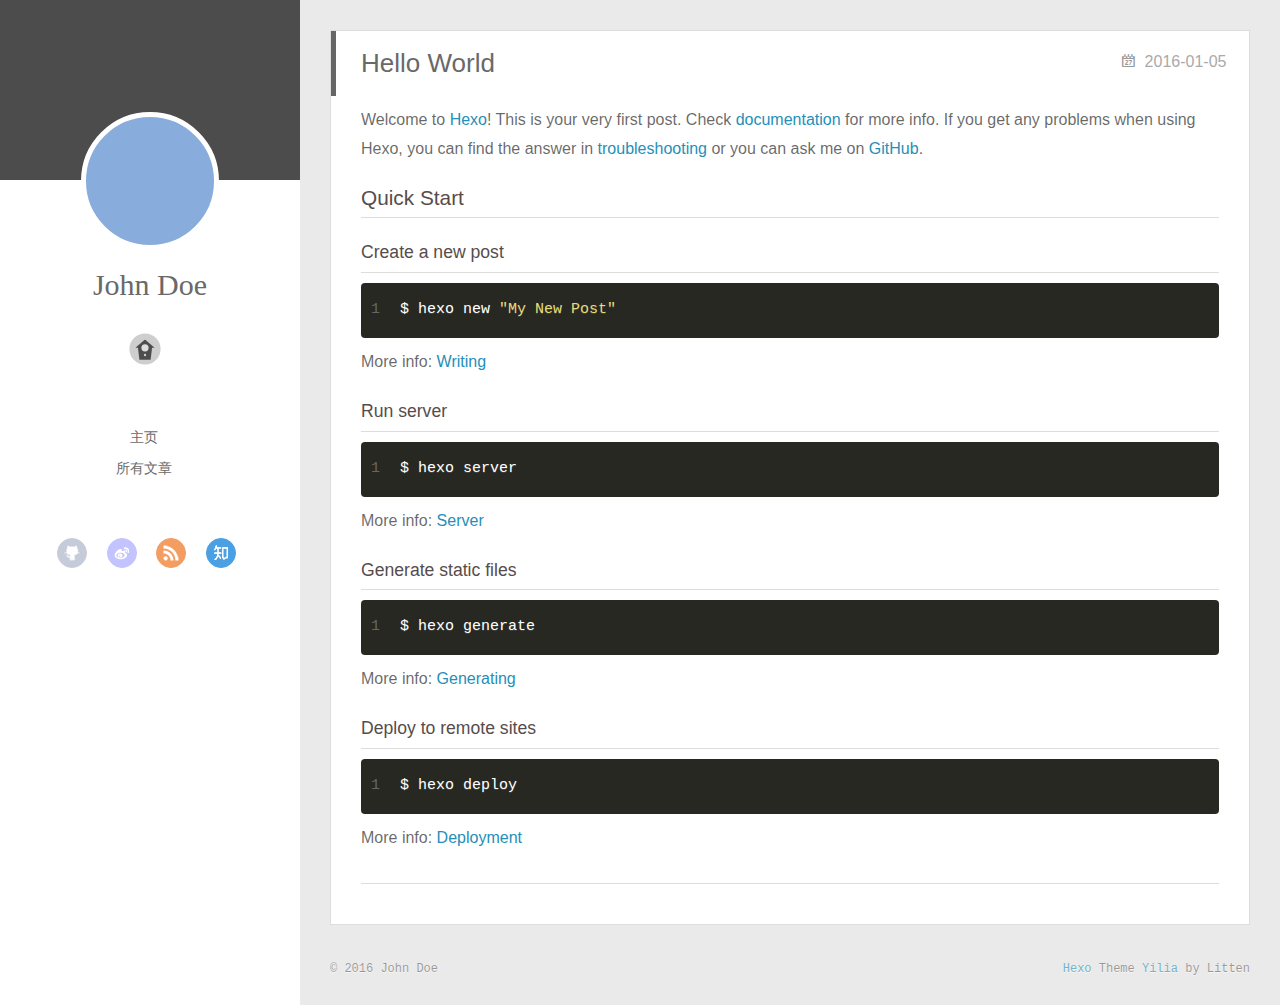
==== index.html @ 8849b309 "Site updated: 2016-01-05 23:51:46" ====
<!DOCTYPE html>
<html>
<head>
  <meta charset="utf-8">
  
  <meta http-equiv="X-UA-Compatible" content="IE=edge" >
  <title>Hexo</title>
  <meta name="viewport" content="width=device-width, initial-scale=1, maximum-scale=1">
  <meta name="description">
<meta property="og:type" content="website">
<meta property="og:title" content="Hexo">
<meta property="og:url" content="http://yoursite.com/index.html">
<meta property="og:site_name" content="Hexo">
<meta property="og:description">
<meta name="twitter:card" content="summary">
<meta name="twitter:title" content="Hexo">
<meta name="twitter:description">
  
    <link rel="alternative" href="/atom.xml" title="Hexo" type="application/atom+xml">
  
  
    <link rel="icon" href="/favicon.png">
  
  <link rel="stylesheet" href="/css/style.css" type="text/css">
</head>

<body>
  <div id="container">
    <div class="left-col">
    <div class="overlay"></div>
<div class="intrude-less">
	<header id="header" class="inner">
		<a href="/" class="profilepic">
			
			<img lazy-src="img/head.jpg" class="js-avatar">
			
		</a>

		<hgroup>
		  <h1 class="header-author"><a href="/">John Doe</a></h1>
		</hgroup>

		

		
			<div class="switch-btn">
				<div class="icon">
					<div class="icon-ctn">
						<div class="icon-wrap icon-house" data-idx="0">
							<div class="birdhouse"></div>
							<div class="birdhouse_holes"></div>
						</div>
						<div class="icon-wrap icon-ribbon hide" data-idx="1">
							<div class="ribbon"></div>
						</div>
						
						<div class="icon-wrap icon-link hide" data-idx="2">
							<div class="loopback_l"></div>
							<div class="loopback_r"></div>
						</div>
						
						
						<div class="icon-wrap icon-me hide" data-idx="3">
							<div class="user"></div>
							<div class="shoulder"></div>
						</div>
						
					</div>
					
				</div>
				<div class="tips-box hide">
					<div class="tips-arrow"></div>
					<ul class="tips-inner">
						<li>菜单</li>
						<li>標籤</li>
						
						<li>友情链接</li>
						
						
						<li>關於</li>
						
					</ul>
				</div>
			</div>
		

		<div class="switch-area">
			<div class="switch-wrap">
				<section class="switch-part switch-part1">
					<nav class="header-menu">
						<ul>
						
							<li><a href="/">主页</a></li>
				        
							<li><a href="/archives">所有文章</a></li>
				        
						</ul>
					</nav>
					<nav class="header-nav">
						<div class="social">
							
								<a class="github" target="_blank" href="https://github.com/TigerPapaDev" title="github">github</a>
					        
								<a class="weibo" target="_blank" href="http://weibo.com/monodev" title="weibo">weibo</a>
					        
								<a class="rss" target="_blank" href="/#" title="rss">rss</a>
					        
								<a class="zhihu" target="_blank" href="https://www.zhihu.com/people/rock-kid" title="zhihu">zhihu</a>
					        
						</div>
					</nav>
				</section>
				
				
				<section class="switch-part switch-part2">
					<div class="widget tagcloud" id="js-tagcloud">
						
					</div>
				</section>
				
				
				
				<section class="switch-part switch-part3">
					<div id="js-friends">
					
			          <a target="_blank" class="main-nav-link switch-friends-link" href="http://localhost:4000/">奥巴马的博客</a>
			        
			          <a target="_blank" class="main-nav-link switch-friends-link" href="http://localhost:4000/">卡卡的美丽传说</a>
			        
			          <a target="_blank" class="main-nav-link switch-friends-link" href="http://localhost:4000/">本泽马的博客</a>
			        
			          <a target="_blank" class="main-nav-link switch-friends-link" href="http://localhost:4000/">吉格斯的博客</a>
			        
			          <a target="_blank" class="main-nav-link switch-friends-link" href="http://localhost:4000/">习大大大不同</a>
			        
			          <a target="_blank" class="main-nav-link switch-friends-link" href="http://localhost:4000/">托蒂的博客</a>
			        
			        </div>
				</section>
				

				
				
				<section class="switch-part switch-part4">
				
					<div id="js-aboutme">我是谁，我从哪里来，我到哪里去？我就是我，是颜色不一样的吃货…</div>
				</section>
				
			</div>
		</div>
	</header>				
</div>

    </div>
    <div class="mid-col">
      <nav id="mobile-nav">
  	<div class="overlay">
  		<div class="slider-trigger"></div>
  		<h1 class="header-author js-mobile-header hide">John Doe</h1>
  	</div>
	<div class="intrude-less">
		<header id="header" class="inner">
			<div class="profilepic">
			
				<img lazy-src="img/head.jpg" class="js-avatar">
			
			</div>
			<hgroup>
			  <h1 class="header-author">John Doe</h1>
			</hgroup>
			
			<nav class="header-menu">
				<ul>
				
					<li><a href="/">主页</a></li>
		        
					<li><a href="/archives">所有文章</a></li>
		        
		        <div class="clearfix"></div>
				</ul>
			</nav>
			<nav class="header-nav">
				<div class="social">
					
						<a class="github" target="_blank" href="https://github.com/TigerPapaDev" title="github">github</a>
			        
						<a class="weibo" target="_blank" href="http://weibo.com/monodev" title="weibo">weibo</a>
			        
						<a class="rss" target="_blank" href="/#" title="rss">rss</a>
			        
						<a class="zhihu" target="_blank" href="https://www.zhihu.com/people/rock-kid" title="zhihu">zhihu</a>
			        
				</div>
			</nav>
		</header>				
	</div>
</nav>

      <div class="body-wrap">
  
    <article id="post-hello-world" class="article article-type-post" itemscope itemprop="blogPost">
  
    <div class="article-meta">
      <a href="/2016/01/05/hello-world/" class="article-date">
  	<time datetime="2016-01-05T12:12:13.383Z" itemprop="datePublished">2016-01-05</time>
</a>
    </div>
  
  <div class="article-inner">
    
      <input type="hidden" class="isFancy" />
    
    
      <header class="article-header">
        
  
    <h1 itemprop="name">
      <a class="article-title" href="/2016/01/05/hello-world/">Hello World</a>
    </h1>
  

      </header>
      
    
    <div class="article-entry" itemprop="articleBody">
      
        <p>Welcome to <a href="http://hexo.io/" target="_blank" rel="external">Hexo</a>! This is your very first post. Check <a href="http://hexo.io/docs/" target="_blank" rel="external">documentation</a> for more info. If you get any problems when using Hexo, you can find the answer in <a href="http://hexo.io/docs/troubleshooting.html" target="_blank" rel="external">troubleshooting</a> or you can ask me on <a href="https://github.com/hexojs/hexo/issues" target="_blank" rel="external">GitHub</a>.</p>
<h2 id="Quick_Start"><a href="#Quick_Start" class="headerlink" title="Quick Start"></a>Quick Start</h2><h3 id="Create_a_new_post"><a href="#Create_a_new_post" class="headerlink" title="Create a new post"></a>Create a new post</h3><figure class="highlight bash"><table><tr><td class="gutter"><pre><span class="line">1</span><br></pre></td><td class="code"><pre><span class="line">$ hexo new <span class="string">"My New Post"</span></span><br></pre></td></tr></table></figure>
<p>More info: <a href="http://hexo.io/docs/writing.html" target="_blank" rel="external">Writing</a></p>
<h3 id="Run_server"><a href="#Run_server" class="headerlink" title="Run server"></a>Run server</h3><figure class="highlight bash"><table><tr><td class="gutter"><pre><span class="line">1</span><br></pre></td><td class="code"><pre><span class="line">$ hexo server</span><br></pre></td></tr></table></figure>
<p>More info: <a href="http://hexo.io/docs/server.html" target="_blank" rel="external">Server</a></p>
<h3 id="Generate_static_files"><a href="#Generate_static_files" class="headerlink" title="Generate static files"></a>Generate static files</h3><figure class="highlight bash"><table><tr><td class="gutter"><pre><span class="line">1</span><br></pre></td><td class="code"><pre><span class="line">$ hexo generate</span><br></pre></td></tr></table></figure>
<p>More info: <a href="http://hexo.io/docs/generating.html" target="_blank" rel="external">Generating</a></p>
<h3 id="Deploy_to_remote_sites"><a href="#Deploy_to_remote_sites" class="headerlink" title="Deploy to remote sites"></a>Deploy to remote sites</h3><figure class="highlight bash"><table><tr><td class="gutter"><pre><span class="line">1</span><br></pre></td><td class="code"><pre><span class="line">$ hexo deploy</span><br></pre></td></tr></table></figure>
<p>More info: <a href="http://hexo.io/docs/deployment.html" target="_blank" rel="external">Deployment</a></p>

      
    </div>
    
    <div class="article-info article-info-index">
      
      
      

      
      <div class="clearfix"></div>
    </div>
    
  </div>
  
</article>









  
  
</div>
      <footer id="footer">
  <div class="outer">
    <div id="footer-info">
    	<div class="footer-left">
    		&copy; 2016 John Doe
    	</div>
      	<div class="footer-right">
      		<a href="http://hexo.io/" target="_blank">Hexo</a>  Theme <a href="https://github.com/litten/hexo-theme-yilia" target="_blank">Yilia</a> by Litten
      	</div>
    </div>
  </div>
</footer>
    </div>
    
  <link rel="stylesheet" href="/fancybox/jquery.fancybox.css" type="text/css">


<script>
	var yiliaConfig = {
		fancybox: true,
		mathjax: true,
		animate: true,
		isHome: true,
		isPost: false,
		isArchive: false,
		isTag: false,
		isCategory: false,
		open_in_new: false
	}
</script>
<script src="http://7.url.cn/edu/jslib/comb/require-2.1.6,jquery-1.9.1.min.js" type="text/javascript"></script>
<script src="/js/main.js" type="text/javascript"></script>






<script type="text/x-mathjax-config">
MathJax.Hub.Config({
    tex2jax: {
        inlineMath: [ ['$','$'], ["\\(","\\)"]  ],
        processEscapes: true,
        skipTags: ['script', 'noscript', 'style', 'textarea', 'pre', 'code']
    }
});

MathJax.Hub.Queue(function() {
    var all = MathJax.Hub.getAllJax(), i;
    for(i=0; i < all.length; i += 1) {
        all[i].SourceElement().parentNode.className += ' has-jax';                 
    }       
});
</script>

<script type="text/javascript" src="http://cdn.mathjax.org/mathjax/latest/MathJax.js?config=TeX-AMS-MML_HTMLorMML">
</script>


  </div>
</body>
</html>
---- css/style.css ----
body {
  width: 100%;
}
body:before,
body:after {
  content: "";
  display: table;
}
body:after {
  clear: both;
}
@font-face {
  font-family: 'FontAwesome';
  src: url("fonts/fontawesome-webfont.eot");
  src: url("fonts/fontawesome-webfont.eot?#iefix") format("embedded-opentype"), url("fonts/fontawesome-webfont.woff") format("woff"), url("fonts/fontawesome-webfont.ttf") format("truetype"), url("fonts/fontawesome-webfont.svgz#FontAwesomeRegular") format("svg"), url("fonts/fontawesome-webfont.svg#FontAwesomeRegular") format("svg");
  font-weight: normal;
  font-style: normal;
}
html,
body,
div,
span,
applet,
object,
iframe,
h1,
h2,
h3,
h4,
h5,
h6,
p,
blockquote,
pre,
a,
abbr,
acronym,
address,
big,
cite,
code,
del,
dfn,
em,
img,
ins,
kbd,
q,
s,
samp,
small,
strike,
strong,
sub,
sup,
tt,
var,
dl,
dt,
dd,
ol,
ul,
li,
fieldset,
form,
label,
legend,
table,
caption,
tbody,
tfoot,
thead,
tr,
th,
td {
  margin: 0;
  padding: 0;
  border: 0;
  outline: 0;
  font-weight: inherit;
  font-style: inherit;
  font-family: inherit;
  font-size: 100%;
  vertical-align: baseline;
}
body {
  line-height: 1;
  color: #000;
  background: #fff;
}
ol,
ul {
  list-style: none;
}
table {
  border-collapse: separate;
  border-spacing: 0;
  vertical-align: middle;
}
caption,
th,
td {
  text-align: left;
  font-weight: normal;
  vertical-align: middle;
}
a img {
  border: none;
}
ol {
  list-style: decimal;
  padding-left: 20px;
}
ul {
  list-style: none;
}
input,
button {
  margin: 0;
  padding: 0;
}
input::-moz-focus-inner,
button::-moz-focus-inner {
  border: 0;
  padding: 0;
}
@font-face {
  font-family: FontAwesome;
  font-style: normal;
  font-weight: normal;
  src: url("fonts/fontawesome-webfont.eot?v=#4.0.3");
  src: url("fonts/fontawesome-webfont.eot?#iefix&v=#4.0.3") format("embedded-opentype"), url("fonts/fontawesome-webfont.woff?v=#4.0.3") format("woff"), url("fonts/fontawesome-webfont.ttf?v=#4.0.3") format("truetype"), url("fonts/fontawesome-webfont.svg#fontawesomeregular?v=#4.0.3") format("svg");
}
html,
body,
#container {
  height: 100%;
}
body {
  font-family: "微软雅黑", "HelveticaNeue-Light", "Helvetica Neue Light", "Helvetica Neue", Helvetica, Arial, sans-serif;
  font-size: 16px;
  background: #fff;
  color: rgba(0,0,0,0.6);
  -webkit-overflow-scrolling: touch;
}
h1,
h2,
h3 {
  display: block;
}
h1 {
  font-size: 1.5em;
}
h2 {
  font-size: 1.3em;
}
h3 {
  font-size: 1.1em;
}
h4,
h5,
h6 {
  font-size: 1em;
}
a {
  text-decoration: none;
  outline-width: 0;
  color: #258fb8;
  outline: none;
}
.alignleft {
  float: left;
}
.alignright {
  float: right;
}
.clearfix {
  *zoom: 1;
}
.clearfix:after {
  content: "";
  display: table;
  clear: both;
}
.inner {
  width: 1000px;
  margin: 0 auto;
}
.hide {
  display: none;
}
@media screen and (max-width: 1040px) {
  .inner {
    width: 100%;
  }
}
#container {
  position: relative;
  min-height: 100%;
}
#container #mobile-nav {
  display: none;
}
#container #mobile-nav .overlay {
  height: 110px;
  position: absolute;
  width: 100%;
  background: #4d4d4d;
}
#container #mobile-nav .overlay.fixed {
  position: fixed;
  height: 42px;
  z-index: 99;
}
#container #mobile-nav #header {
  padding: 10px 0 0 0;
}
#container #mobile-nav #header .profilepic {
  display: block;
  position: relative;
  z-index: 100;
}
#container #mobile-nav #header .header-menu {
  height: auto;
  margin: 10px;
}
#container #mobile-nav #header .header-menu ul {
  text-align: center;
  cursor: default;
}
#container #mobile-nav #header .header-menu li {
  display: inline-block;
  margin: 3px;
}
#container .left-col {
  background: #fff;
  width: 300px;
  position: fixed;
  opacity: 1;
  -webkit-transition: all 0.2s ease-in;
  -moz-transition: all 0.2s ease-in;
  -ms-transition: all 0.2s ease-in;
  transition: all 0.2s ease-in;
  height: 100%;
}
#container .left-col .overlay {
  width: 100%;
  height: 180px;
  background-color: #000;
  position: absolute;
  opacity: 0.7;
}
#container .left-col .intrude-less {
  width: 76%;
  text-align: center;
  margin: 112px auto 0;
}
#container .mid-col {
  position: absolute;
  right: 0;
  min-height: 100%;
  background: #eaeaea;
  left: 300px;
  width: auto;
}
@media screen and (max-width: 800px) {
  #container .left-col {
    display: none;
  }
  #container .mid-col {
    left: 0;
  }
  #container #header .header-nav {
    position: relative;
  }
  #container .header-author.fixed {
    position: fixed;
    top: -13px;
    width: 100%;
    color: #ddd;
  }
  #container .overlay .slider-trigger {
    position: absolute;
    z-index: 101;
    bottom: 0;
    left: 0;
    width: 42px;
    height: 42px;
  }
  #container .overlay .slider-trigger:hover {
    background: #444;
  }
  #container .overlay .slider-trigger:before {
    color: #ddd;
    content: "\f00b";
    font: 16px FontAwesome;
    width: 16px;
    height: 16px;
    margin-left: 9px;
    margin-top: 14px;
    display: block;
  }
  #container .article-header {
    border-left: none;
    padding: 0;
    border-bottom: 1px dotted #ddd;
  }
  #container .article-header h1 {
    margin-bottom: 10px;
  }
  #container .header-subtitle {
    padding: 0 24px;
  }
  #container .article-info-index.article-info {
    padding-top: 10px;
    margin: 0;
    border-top: 1px solid #ddd;
  }
  #container .article-info-post.article-info {
    margin: 0;
    padding-top: 10px;
    border: none;
  }
  #container .article-more-link a {
    float: right;
  }
  #container #viewer-box .viewer-box-l {
    font-size: 14px;
  }
  #container .article {
    padding: 10px;
    margin: 10px;
    font-size: 14px;
  }
  #container .article .article-entry {
    padding-left: 0;
    padding-right: 0;
    padding-top: 10px;
  }
  #container .article .article-title {
    font-size: 18px;
    max-width: 185px;
    display: block;
    margin: 0;
  }
  #container .article .article-meta {
    width: auto;
    height: 30px;
    margin-top: -5px;
    position: ralative;
  }
  #container .article .article-meta .article-date {
    font-size: 12px;
    -webkit-border-radius: 0;
    border-radius: 0;
    color: #666;
    background: none;
    height: auto;
    padding: 0;
    margin: 0;
    width: 100%;
    text-align: left;
    margin-left: 10px;
  }
  #container .article .article-meta .article-date time {
    width: auto;
    float: right;
    margin-right: 10px;
  }
  #container .article .article-meta .article-tag-list {
    margin-top: 7px;
    position: absolute;
    right: 10px;
    top: 0;
  }
  #container .article .article-meta .article-tag-list:before {
    float: left;
    margin-top: 1px;
    left: 0;
  }
  #container .article .article-meta .article-tag-list .article-tag-list-item {
    float: left;
    padding-left: 0;
    width: auto;
    max-width: 83px;
  }
  #container .article .article-meta .article-category {
    margin-top: 7px;
    position: absolute;
    right: 10px;
    top: -30px;
  }
  #container .article .article-meta .article-category:before {
    float: left;
    margin-top: 1px;
    left: 15px;
  }
  #container .article .article-meta .article-category .article-category-link {
    max-width: 83px;
    width: auto;
    padding-left: 10px;
  }
  #container .article .article-nav-link-wrap {
    margin: 5px 0;
  }
  #container .article .article-nav-link-wrap strong {
    float: left;
    margin-right: 5px;
  }
  #container .article #article-nav-older {
    float: none;
    display: block;
  }
  #container .share {
    padding: 3px 10px;
  }
  #container .duoshuo {
    padding: 0 13px;
  }
  #container #disqus_thread {
    padding: 0 13px;
  }
  #container #mobile-nav {
    display: block;
  }
  #container #page-nav .extend {
    opacity: 1;
  }
  #container .instagram .open-ins {
    left: 2px;
    top: -30px;
    color: #aaa;
  }
  #container .info-on-right {
    float: initial;
  }
  #container .archives-wrap {
    margin: 10px 10px 0px;
    padding: 10px;
  }
  #container .archives-wrap .archive-article-title {
    font-size: 14px;
  }
  #container .archives-wrap .archive-year-wrap {
    position: relative;
    padding: 0 0 0 0;
  }
  #container .archives-wrap .archive-year-wrap a {
    padding: 0 0 0 0;
  }
  #container .archives-wrap .article-meta .archive-article-date {
    font-size: 12px;
    margin-right: 10px;
    margin-top: -5px;
  }
  #container .archives-wrap .article-meta .article-tag-list-link {
    font-size: 12px;
  }
  #container .archives .archive-article {
    padding: 10px 0;
    margin-left: 0;
  }
  #container #footer .footer-left {
    float: initial;
    margin-bottom: 10px;
  }
  #container #footer .footer-right {
    float: initial;
  }
}
.header-author {
  text-align: center;
  margin: 0.67em 0;
  font-family: Roboto, "Roboto", serif;
  font-size: 30px;
  -webkit-transition: 0.3s;
  -moz-transition: 0.3s;
  -ms-transition: 0.3s;
  transition: 0.3s;
}
#header {
  width: 100%;
}
#header a {
  color: #696969;
}
#header a:hover {
  color: #b0a0aa;
}
#header .profilepic {
  text-align: center;
  display: block;
  border: 5px solid #fff;
  -webkit-border-radius: 300px;
  border-radius: 300px;
  width: 128px;
  height: 128px;
  margin: 0 auto;
  position: relative;
  overflow: hidden;
  background: #88acdb;
  -webkit-transition: all 0.2s ease-in;
  display: -webkit-box;
  -webkit-box-orient: horizontal;
  -webkit-box-pack: center;
  -webkit-box-align: center;
  text-align: center;
}
#header .profilepic img {
  width: 20%;
  height: 20%;
  -webkit-border-radius: 300px;
  border-radius: 300px;
  opacity: 0;
  -webkit-transition: all 0.2s ease-in;
}
#header .profilepic img.show {
  width: 100%;
  height: 100%;
  opacity: 1;
}
#header .header-subtitle {
  text-align: center;
  color: #999;
  font-size: 14px;
  line-height: 25px;
  overflow: hidden;
  text-overflow: ellipsis;
  display: -webkit-box;
  -webkit-line-clamp: 2;
  -webkit-box-orient: vertical;
}
#header .header-menu {
  font-weight: 300;
  line-height: 31px;
  cursor: pointer;
  text-transform: uppercase;
  float: none;
  min-height: 150px;
  margin-left: -12px;
  text-align: center;
  display: -webkit-box;
  -webkit-box-orient: horizontal;
  -webkit-box-pack: center;
  -webkit-box-align: center;
}
#header .header-menu li {
  cursor: default;
}
#header .header-menu li a {
  font-size: 14px;
  min-width: 300px;
}
#header .switch-area {
  position: relative;
  width: 100%;
  overflow: hidden;
  min-height: 500px;
  font-size: 14px;
}
#header .switch-area .switch-wrap {
  -webkit-transition: -webkit-transform 0.3s ease-in;
  -moz-transition: -moz-transform 0.3s ease-in;
  -ms-transition: -ms-transform 0.3s ease-in;
  transition: transform 0.3s ease-in;
  position: relative;
}
#header .turn-left {
  -webkit-transform: translate(-100%, 0);
  -moz-transform: translate(-100%, 0);
  -ms-transform: translate(-100%, 0);
  transform: translate(-100%, 0);
}
#header .header-nav {
  width: 100%;
  position: absolute;
  -webkit-transition: -webkit-transform 0.3s ease-in;
  -moz-transition: -moz-transform 0.3s ease-in;
  -ms-transition: -ms-transform 0.3s ease-in;
  transition: transform 0.3s ease-in;
}
#header .header-nav .social {
  margin-right: 15px;
  margin-top: 10px;
  text-align: center;
}
#header .header-nav .social a {
  -webkit-border-radius: 50%;
  border-radius: 50%;
  display: -moz-inline-stack;
  display: inline-block;
  vertical-align: middle;
  *vertical-align: auto;
  zoom: 1;
  *display: inline;
  text-indent: -9999px;
  margin: 0 8px 15px 8px;
  opacity: 0.7;
  width: 28px;
  height: 28px;
  -webkit-transition: 0.3s;
  -moz-transition: 0.3s;
  -ms-transition: 0.3s;
  transition: 0.3s;
}
#header .header-nav .social a:hover {
  opacity: 1;
}
#header .header-nav .social a:last-of-type {
  margin-right: 0;
}
#header .header-nav .social a.weibo {
  background: url("/img/weibo.png") center no-repeat #aaf;
  border: 1px solid #aaf;
}
#header .header-nav .social a.weibo:hover {
  border: 1px solid #aaf;
}
#header .header-nav .social a.rss {
  background: url("/img/rss.png") center no-repeat #ef7522;
  border: 1px solid #ef7522;
}
#header .header-nav .social a.rss:hover {
  border: 1px solid #cf5d0f;
}
#header .header-nav .social a.github {
  background: url("/img/github.png") center no-repeat #afb6ca;
  border: 1px solid #afb6ca;
}
#header .header-nav .social a.github:hover {
  border: 1px solid #909ab6;
}
#header .header-nav .social a.facebook {
  background: url("/img/facebook.png") center no-repeat #3b5998;
  border: 1px solid #3b5998;
}
#header .header-nav .social a.facebook:hover {
  border: 1px solid #2d4373;
}
#header .header-nav .social a.google {
  background: url("/img/google.png") center no-repeat #c83d20;
  border: 1px solid #c83d20;
}
#header .header-nav .social a.google:hover {
  border: 1px solid #9c3019;
}
#header .header-nav .social a.twitter {
  background: url("/img/twitter.png") center no-repeat #55cff8;
  border: 1px solid #55cff8;
}
#header .header-nav .social a.twitter:hover {
  border: 1px solid #24c1f6;
}
#header .header-nav .social a.linkedin {
  background: url("/img/linkedin.png") center no-repeat #005a87;
  border: 1px solid #005a87;
}
#header .header-nav .social a.linkedin:hover {
  border: 1px solid #006b98;
}
#header .header-nav .social a.zhihu {
  background: url("/img/zhihu.png") center no-repeat #0078d8;
  border: 1px solid #0078d8;
}
#header .header-nav .social a.zhihu:hover {
  border: 1px solid #0078d8;
}
#header .header-nav .social a.douban {
  background: url("/img/douban.png") center no-repeat #06c611;
  border: 1px solid #06c611;
}
#header .header-nav .social a.douban:hover {
  border: 1px solid #06c611;
}
#header .header-nav .social a.mail {
  background: url("/img/mail.png") center no-repeat #005a87;
  border: 1px solid #005a87;
}
#header .header-nav .social a.mail:hover {
  border: 1px solid #006b98;
}
#header .switch-part {
  width: 100%;
  position: absolute;
}
#header .switch-part1 {
  left: 0;
}
#header .switch-part2 {
  left: 100%;
  top: 20px;
  overlay-x: hidden;
  overflow-y: auto;
  max-height: 200px;
}
#header .switch-part3 {
  left: 200%;
  line-height: 30px;
}
#header .switch-part3 .switch-friends-link {
  margin-right: 9px;
  -webkit-border-radius: 3px;
  border-radius: 3px;
  padding: 5px;
}
#header .switch-part3 .switch-friends-link:hover {
  background: #88acdb;
  color: #fff;
}
#header .switch-part4 {
  left: 300%;
  text-align: left;
  line-height: 30px;
}
.duoshuo {
  padding: 0 40px;
}
#disqus_thread {
  padding: 0 40px;
}
.archives-wrap {
  position: relative;
  margin: 0 30px;
  padding-right: 60px;
  border-bottom: 1px solid #eee;
  background: #fff;
}
.archives-wrap:first-child {
  margin-top: 30px;
}
.archives-wrap:last-child {
  margin-bottom: 80px;
}
.archives-wrap .archive-year-wrap {
  line-height: 35px;
  width: 200px;
  position: absolute;
  padding-top: 15px;
  font-size: 1.8em;
}
.archives-wrap .archive-year-wrap a {
  color: #666;
  font-weight: bold;
  padding-left: 48px;
}
.archives {
  position: relative;
}
.archives .article-info {
  border: none;
}
.archives .archive-article {
  margin-left: 200px;
  padding: 20px 0;
  border-bottom: 1px solid #eee;
  border-top: 1px solid #fff;
  position: relative;
}
.archives .archive-article:first-child {
  border-top: none;
}
.archives .archive-article:last-child {
  border-bottom: none;
}
.archives .archive-article-title {
  font-size: 16px;
  color: #333;
  -webkit-transition: color 0.3s;
  -moz-transition: color 0.3s;
  -ms-transition: color 0.3s;
  transition: color 0.3s;
}
.archives .archive-article-title:hover {
  color: #657b83;
}
.archives .archive-article-title span {
  display: block;
  color: #a8a8a8;
  font-size: 12px;
  line-height: 14px;
  height: 7px;
  padding-left: 2px;
}
.archives .archive-article-title span:before {
  display: inline-block;
  content: "“";
  font-family: serif;
  font-size: 30px;
  float: left;
  margin: 4px 4px 0 -12px;
  color: #c8c8c8;
}
.archive-article-inner .archive-article-header {
  position: relative;
}
.archive-article-inner .article-meta {
  position: relative;
  float: right;
  margin-top: -10px;
  color: #555;
  background: none;
  text-align: right;
  width: auto;
}
.archive-article-inner .article-meta .article-date time {
  color: #aaa;
}
.archive-article-inner .article-meta .archive-article-date,
.archive-article-inner .article-meta .article-tag-list {
  margin-right: 30px;
  display: -moz-inline-stack;
  display: inline-block;
  vertical-align: middle;
  zoom: 1;
  color: #666;
  font-size: 14px;
}
.archive-article-inner .article-meta .archive-article-date {
  cursor: default;
  font-size: 12px;
  margin-bottom: 5px;
  margin-top: -10px;
}
.archive-article-inner .article-meta .archive-article-date time:before {
  content: "\f073";
  color: #999;
  position: relative;
  margin-right: 10px;
  font: 16px FontAwesome;
}
.archive-article-inner .article-meta .article-category:before {
  float: left;
  margin-top: 1px;
  left: 15px;
}
.archive-article-inner .article-meta .article-category .article-category-link {
  width: auto;
  max-width: 83px;
  padding-left: 10px;
}
.archive-article-inner .article-meta .article-tag-list {
  margin-top: 0px;
}
.archive-article-inner .article-meta .article-tag-list:before {
  left: 15px;
}
.archive-article-inner .article-meta .article-tag-list .article-tag-list-item {
  display: inline-block;
  width: auto;
  max-width: 83px;
  padding-left: 8px;
  font-size: 12px;
}
.body-wrap {
  margin-bottom: 80px;
}
.article {
  margin: 30px;
  position: relative;
  border: 1px solid #ddd;
  background: #fff;
  -webkit-transition: all 0.2s ease-in;
}
.article.show {
  visibility: visible;
  -webkit-animation: cd-bounce-1 0.6s;
  -moz-animation: cd-bounce-1 0.6s;
  -webkit-animation: cd-bounce-1 0.6s;
  -moz-animation: cd-bounce-1 0.6s;
  -ms-animation: cd-bounce-1 0.6s;
  animation: cd-bounce-1 0.6s;
}
.article.hidden {
  visibility: hidden;
}
.article img {
  max-width: 100%;
}
@-webkit-keyframes cd-bounce-1 {
  0% {
    opacity: 0;
    -webkit-transform: scale(1);
  }
  60% {
    opacity: 1;
    -webkit-transform: scale(1.01);
  }
  100% {
    -webkit-transform: scale(1);
  }
}
@-moz-keyframes cd-bounce-1 {
  0% {
    opacity: 0;
    -moz-transform: scale(1);
  }
  60% {
    opacity: 1;
    -moz-transform: scale(1.01);
  }
  100% {
    -moz-transform: scale(1);
  }
}
.article-index {
  margin-left: 200px;
  padding: 15px 0;
  margin-right: 75px;
}
.article-index .brief {
  display: block;
  color: #a8a8a8;
  font-size: 12px;
  line-height: 14px;
  height: 7px;
  padding-left: 2px;
}
.article-index .brief:before {
  display: inline-block;
  content: "“";
  font-family: serif;
  font-size: 30px;
  float: left;
  margin: 4px 4px 0 -12px;
  color: #c8c8c8;
}
.article-title {
  color: #696969;
  margin-left: 0px;
  font-weight: 300;
  line-height: 35px;
  margin-bottom: 20px;
  font-size: 26px;
  -webkit-transition: color 0.3s;
  -moz-transition: color 0.3s;
  -o-transition: color 0.3s;
  -webkit-transition: color 0.3s;
  -moz-transition: color 0.3s;
  -ms-transition: color 0.3s;
  transition: color 0.3s;
}
.article-title:hover {
  color: #b0a0aa;
}
.article-inner {
  position: relative;
  margin-bottom: 20px;
}
.article-header {
  border-left: 5px solid;
  padding: 15px 0px 15px 25px;
}
.article-info.info-on-right {
  margin: 10px 0 0 0;
  float: right;
}
.article-info-index.article-info {
  padding-top: 20px;
  margin: 30px 30px 0 30px;
  border-top: 1px solid #ddd;
}
.article-info-post.article-info {
  padding: 0;
  border: none;
  margin: -30px 0 20px 30px;
}
.article-entry {
  line-height: 1.8em;
  padding-right: 30px;
  padding-left: 30px;
}
.article-entry p {
  margin-top: 10px;
}
.article-entry p code,
.article-entry li code {
  padding: 1px 3px;
  margin: 0 3px;
  background: #ddd;
  border: 1px solid #ccc;
  font-family: Menlo, Monaco, "Andale Mono", "lucida console", "Courier New", monospace;
  word-wrap: break-word;
  font-size: 14px;
}
.article-entry blockquote {
  background: #ddd;
  border-left: 5px solid #ccc;
  padding: 15px 20px;
  margin-top: 10px;
  border-left: 5px solid #657b83;
  background: #f6f6f6;
}
.article-entry blockquote p {
  margin-top: 0;
}
.article-entry em {
  font-style: italic;
}
.article-entry ul li:before {
  content: "";
  width: 6px;
  height: 6px;
  border: 1px solid #999;
  -webkit-border-radius: 10px;
  border-radius: 10px;
  background: #aaa;
  display: inline-block;
  margin-right: 10px;
  float: left;
  margin-top: 12px;
}
.article-entry ul,
.article-entry ol {
  font-size: 14px;
  margin: 10px 0px;
}
.article-entry li ul,
.article-entry li ol {
  margin-left: 30px;
}
.article-entry li ul li:before,
.article-entry li ol li:before {
  content: "";
  background: #dedede;
}
.article-entry h1 {
  margin-top: 30px;
}
.article-entry h2 {
  margin-top: 20px;
  font-weight: 300;
  color: #574c4c;
  padding-bottom: 5px;
  border-bottom: 1px solid #ddd;
}
.article-entry h3,
.article-entry h4,
.article-entry h5,
.article-entry h6 {
  margin-top: 20px;
  font-weight: 300;
  color: #574c4c;
  padding-bottom: 5px;
  border-bottom: 1px solid #ddd;
}
.article-entry video {
  max-width: 100%;
}
.article-entry strong {
  font-weight: bold;
}
.article-entry .caption {
  display: block;
  font-size: 0.8em;
  color: #aaa;
}
.article-entry hr {
  height: 0;
  margin-top: 20px;
  margin-bottom: 20px;
  border-left: 0;
  border-right: 0;
  border-top: 1px solid #ddd;
  border-bottom: 1px solid #fff;
}
.article-entry pre {
  font-size: 1/0.9em;
  line-height: 1.5;
  margin-top: 10px;
  padding: 5px 15px;
  overflow-x: auto;
  color: #657b83;
  font-size: 10px;
  border: 1px solid #ccc;
  text-shadow: 0 1px #444;
  font-family: Menlo, Monaco, "Andale Mono", "lucida console", "Courier New", monospace;
}
.article-entry pre code {
  font-size: 14px;
}
.article-entry table {
  width: 100%;
  border: 1px solid #dedede;
  margin: 15px 0;
  border-collapse: collapse;
}
.article-entry table tr,
.article-entry table td {
  height: 35px;
}
.article-entry table thead tr {
  background: #f8f8f8;
}
.article-entry table tbody tr:hover {
  background: #efefef;
}
.article-entry table td,
.article-entry table th {
  border: 1px solid #dedede;
  padding: 0 10px;
}
.article-entry figure table {
  border: none;
  width: auto;
  margin: 0;
}
.article-entry figure table tbody tr:hover {
  background: none;
}
.article-meta {
  width: 150px;
  font-size: 14;
  text-align: right;
  position: absolute;
  right: 0;
  top: 23px;
  text-align: center;
  z-index: 1;
}
.article-meta time {
  color: #aaa;
}
.article-meta time:before {
  color: #999;
  content: "\f073";
  font: 17px FontAwesome;
  margin-right: 10px;
}
.article-more-link {
  margin-top: 5px;
  text-align: right;
}
.article-more-link a {
  background: #4d4d4d;
  color: #fff;
  font-size: 12px;
  padding: 2px 8px 4px;
  line-height: 16px;
  -webkit-border-radius: 2px;
  -moz-border-radius: 2px;
  -webkit-border-radius: 2px;
  border-radius: 2px;
  -webkit-transition: background 0.3s;
  -moz-transition: background 0.3s;
  -ms-transition: background 0.3s;
  transition: background 0.3s;
}
.article-more-link a:hover {
  background: #3c3c3c;
}
.article-more-link a.hidden {
  visibility: hidden;
}
#article-nav {
  margin: 80px 0 30px 0;
  padding-bottom: 10px;
}
#article-nav .article-nav-link-wrap {
  margin: 0px 30px 0px 30px;
  font-size: 14px;
  color: #333;
}
#article-nav .article-nav-link-wrap .article-nav-title {
  display: inline-block;
  font-size: 12px;
  color: #aaa;
  -webkit-transition: color 0.3s;
  -moz-transition: color 0.3s;
  -ms-transition: color 0.3s;
  transition: color 0.3s;
}
#article-nav .article-nav-link-wrap strong {
  background: #ddd;
  color: #fff;
  -webkit-border-radius: 100%;
  border-radius: 100%;
  width: 15px;
  height: 15px;
  display: inline-block;
  text-align: center;
  -webkit-transition: background 0.3s;
  -moz-transition: background 0.3s;
  -ms-transition: background 0.3s;
  transition: background 0.3s;
}
#article-nav .article-nav-link-wrap:hover strong {
  background: #4d4d4d;
}
#article-nav .article-nav-link-wrap:hover .article-nav-title {
  color: #4d4d4d;
}
#article-nav #article-nav-older {
  float: right;
}
@-moz-keyframes cd-bounce-1 {
  0% {
    opacity: 0;
    -webkit-transform: scale(1);
    -moz-transform: scale(1);
    -ms-transform: scale(1);
    -o-transform: scale(1);
    -webkit-transform: scale(1);
    -moz-transform: scale(1);
    -ms-transform: scale(1);
    transform: scale(1);
  }
  60% {
    opacity: 1;
    -webkit-transform: scale(1.01);
    -moz-transform: scale(1.01);
    -ms-transform: scale(1.01);
    -o-transform: scale(1.01);
    -webkit-transform: scale(1.01);
    -moz-transform: scale(1.01);
    -ms-transform: scale(1.01);
    transform: scale(1.01);
  }
  100% {
    -webkit-transform: scale(1);
    -moz-transform: scale(1);
    -ms-transform: scale(1);
    -o-transform: scale(1);
    -webkit-transform: scale(1);
    -moz-transform: scale(1);
    -ms-transform: scale(1);
    transform: scale(1);
  }
}
@-webkit-keyframes cd-bounce-1 {
  0% {
    opacity: 0;
    -webkit-transform: scale(1);
    -moz-transform: scale(1);
    -ms-transform: scale(1);
    -o-transform: scale(1);
    -webkit-transform: scale(1);
    -moz-transform: scale(1);
    -ms-transform: scale(1);
    transform: scale(1);
  }
  60% {
    opacity: 1;
    -webkit-transform: scale(1.01);
    -moz-transform: scale(1.01);
    -ms-transform: scale(1.01);
    -o-transform: scale(1.01);
    -webkit-transform: scale(1.01);
    -moz-transform: scale(1.01);
    -ms-transform: scale(1.01);
    transform: scale(1.01);
  }
  100% {
    -webkit-transform: scale(1);
    -moz-transform: scale(1);
    -ms-transform: scale(1);
    -o-transform: scale(1);
    -webkit-transform: scale(1);
    -moz-transform: scale(1);
    -ms-transform: scale(1);
    transform: scale(1);
  }
}
@-o-keyframes cd-bounce-1 {
  0% {
    opacity: 0;
    -webkit-transform: scale(1);
    -moz-transform: scale(1);
    -ms-transform: scale(1);
    -o-transform: scale(1);
    -webkit-transform: scale(1);
    -moz-transform: scale(1);
    -ms-transform: scale(1);
    transform: scale(1);
  }
  60% {
    opacity: 1;
    -webkit-transform: scale(1.01);
    -moz-transform: scale(1.01);
    -ms-transform: scale(1.01);
    -o-transform: scale(1.01);
    -webkit-transform: scale(1.01);
    -moz-transform: scale(1.01);
    -ms-transform: scale(1.01);
    transform: scale(1.01);
  }
  100% {
    -webkit-transform: scale(1);
    -moz-transform: scale(1);
    -ms-transform: scale(1);
    -o-transform: scale(1);
    -webkit-transform: scale(1);
    -moz-transform: scale(1);
    -ms-transform: scale(1);
    transform: scale(1);
  }
}
@keyframes cd-bounce-1 {
  0% {
    opacity: 0;
    -webkit-transform: scale(1);
    -moz-transform: scale(1);
    -ms-transform: scale(1);
    -o-transform: scale(1);
    -webkit-transform: scale(1);
    -moz-transform: scale(1);
    -ms-transform: scale(1);
    transform: scale(1);
  }
  60% {
    opacity: 1;
    -webkit-transform: scale(1.01);
    -moz-transform: scale(1.01);
    -ms-transform: scale(1.01);
    -o-transform: scale(1.01);
    -webkit-transform: scale(1.01);
    -moz-transform: scale(1.01);
    -ms-transform: scale(1.01);
    transform: scale(1.01);
  }
  100% {
    -webkit-transform: scale(1);
    -moz-transform: scale(1);
    -ms-transform: scale(1);
    -o-transform: scale(1);
    -webkit-transform: scale(1);
    -moz-transform: scale(1);
    -ms-transform: scale(1);
    transform: scale(1);
  }
}
.archives-wrap {
  position: relative;
  margin: 0 30px;
  padding-right: 60px;
  border-bottom: 1px solid #eee;
  background: #fff;
}
.archives-wrap:first-child {
  margin-top: 30px;
}
.archives-wrap:last-child {
  margin-bottom: 80px;
}
.archives-wrap .archive-year-wrap {
  line-height: 35px;
  width: 200px;
  position: absolute;
  padding-top: 15px;
  font-size: 1.8em;
}
.archives-wrap .archive-year-wrap a {
  color: #666;
  font-weight: bold;
  padding-left: 48px;
}
.archives {
  position: relative;
}
.archives .article-info {
  border: none;
}
.archives .archive-article {
  margin-left: 200px;
  padding: 20px 0;
  border-bottom: 1px solid #eee;
  border-top: 1px solid #fff;
  position: relative;
}
.archives .archive-article:first-child {
  border-top: none;
}
.archives .archive-article:last-child {
  border-bottom: none;
}
.archives .archive-article-title {
  font-size: 16px;
  color: #333;
  -webkit-transition: color 0.3s;
  -moz-transition: color 0.3s;
  -ms-transition: color 0.3s;
  transition: color 0.3s;
}
.archives .archive-article-title:hover {
  color: #657b83;
}
.archives .archive-article-title span {
  display: block;
  color: #a8a8a8;
  font-size: 12px;
  line-height: 14px;
  height: 7px;
  padding-left: 2px;
}
.archives .archive-article-title span:before {
  display: inline-block;
  content: "“";
  font-family: serif;
  font-size: 30px;
  float: left;
  margin: 4px 4px 0 -12px;
  color: #c8c8c8;
}
.archive-article-inner .archive-article-header {
  position: relative;
}
.archive-article-inner .article-meta {
  position: relative;
  float: right;
  margin-top: -10px;
  color: #555;
  background: none;
  text-align: right;
  width: auto;
}
.archive-article-inner .article-meta .article-date time {
  color: #aaa;
}
.archive-article-inner .article-meta .archive-article-date,
.archive-article-inner .article-meta .article-tag-list {
  margin-right: 30px;
  display: -moz-inline-stack;
  display: inline-block;
  vertical-align: middle;
  zoom: 1;
  color: #666;
  font-size: 14px;
}
.archive-article-inner .article-meta .archive-article-date {
  cursor: default;
  font-size: 12px;
  margin-bottom: 5px;
  margin-top: -10px;
}
.archive-article-inner .article-meta .archive-article-date time:before {
  content: "\f073";
  color: #999;
  position: relative;
  margin-right: 10px;
  font: 16px FontAwesome;
}
.archive-article-inner .article-meta .article-category:before {
  float: left;
  margin-top: 1px;
  left: 15px;
}
.archive-article-inner .article-meta .article-category .article-category-link {
  width: auto;
  max-width: 83px;
  padding-left: 10px;
}
.archive-article-inner .article-meta .article-tag-list {
  margin-top: 0px;
}
.archive-article-inner .article-meta .article-tag-list:before {
  left: 15px;
}
.archive-article-inner .article-meta .article-tag-list .article-tag-list-item {
  display: inline-block;
  width: auto;
  max-width: 83px;
  padding-left: 8px;
  font-size: 12px;
}
.article-entry pre,
.article-entry .highlight {
  background: #272822;
  margin: 10px 0;
  padding: 10px 10px;
  overflow: auto;
  color: #4c4c4c;
  line-height: 22.400000000000002px;
}
.article-entry .highlight .gutter pre,
.article-entry .gist .gist-file .gist-data .line-numbers {
  color: #666;
}
.article-entry pre,
.article-entry code {
  font-family: "Source Code Pro", Consolas, Monaco, Menlo, Consolas, monospace;
}
.article-entry code {
  background: #eee;
  padding: 0 0.3em;
  border: none;
}
.article-entry pre {
  color: #fff;
}
.article-entry pre code {
  background: none;
  text-shadow: none;
  padding: 0;
  color: #fff;
}
.article-entry .highlight {
  -webkit-border-radius: 4px;
  border-radius: 4px;
}
.article-entry .highlight pre {
  border: none;
  margin: 0;
  padding: 0;
}
.article-entry .highlight table {
  margin: 0;
  width: auto;
}
.article-entry .highlight td {
  border: none;
  padding: 0;
}
.article-entry .highlight figcaption {
  font-size: 0.85em;
  color: highlight-comment;
  line-height: 1em;
  margin-bottom: 1em;
}
.article-entry .highlight figcaption:before,
.article-entry .highlight figcaption:after {
  content: "";
  display: table;
}
.article-entry .highlight figcaption:after {
  clear: both;
}
.article-entry .highlight figcaption a {
  float: right;
}
.article-entry .highlight .gutter pre {
  text-align: right;
  padding-right: 20px;
}
.article-entry .highlight .gutter pre .line {
  text-shadow: none;
}
.article-entry .highlight .line {
  font-size: 15px;
  height: 15px;
}
.article-entry .gist {
  margin: 0 -20px;
  border-style: solid;
  border-color: #ddd;
  border-width: 1px 0;
  background: #272822;
  padding: 15px 20px 15px 0;
}
.article-entry .gist .gist-file {
  border: none;
  font-family: "Source Code Pro", Consolas, Monaco, Menlo, Consolas, monospace;
  margin: 0;
}
.article-entry .gist .gist-file .gist-data {
  background: none;
  border: none;
}
.article-entry .gist .gist-file .gist-data .line-numbers {
  background: none;
  border: none;
  padding: 0 20px 0 0;
}
.article-entry .gist .gist-file .gist-data .line-data {
  padding: 0 !important;
}
.article-entry .gist .gist-file .highlight {
  margin: 0;
  padding: 0;
  border: none;
}
.article-entry .gist .gist-file .gist-meta {
  background: #272822;
  color: highlight-comment;
  font: 0.85em "Helvetica Neue", Helvetica, Arial, sans-serif;
  text-shadow: 0 0;
  padding: 0;
  margin-top: 1em;
  margin-left: 20px;
}
.article-entry .gist .gist-file .gist-meta a {
  color: #258fb8;
  font-weight: normal;
}
.article-entry .gist .gist-file .gist-meta a:hover {
  text-decoration: underline;
}
pre .comment {
  color: #75715e;
}
pre .keyword,
pre .function .keyword,
pre .class .params {
  color: #66d9ef;
}
pre .tag,
pre .doctype,
pre .params,
pre .function,
pre .css .value {
  color: #fff;
}
pre .css ~ * .tag,
pre .title,
pre .at_rule,
pre .at_rule .keyword,
pre .preprocessor,
pre .preprocessor .keyword {
  color: #f92672;
}
pre .attribute,
pre .built_in,
pre .class,
pre .css ~ * .class,
pre .function .title {
  color: #a6e22e;
}
pre .value,
pre .string {
  color: #e6db74;
}
pre .number {
  color: #7163d7;
}
pre .id,
pre .css ~ * .id {
  color: #fd971f;
}
#footer {
  font-size: 12px;
  font-family: Menlo, Monaco, "Andale Mono", "lucida console", "Courier New", monospace;
  text-shadow: 0 1px #fff;
  position: absolute;
  bottom: 30px;
  opacity: 0.6;
  width: 100%;
  text-align: center;
}
#footer .outer {
  padding: 0 30px;
}
.footer-left {
  float: left;
}
.footer-right {
  float: right;
}
.share {
  padding: 0px 75px 30px 40px;
  margin-bottom: 15px;
}
.back_home {
  float: right;
}
.back_home a {
  font-weight: bold;
  margin-left: 10px;
}
.back_home a:hover {
  color: #6e6e6e;
}
#page-nav {
  text-align: center;
  margin-top: 30px;
}
#page-nav .page-number {
  width: 20px;
  height: 20px;
  background: #4d4d4d;
  -webkit-border-radius: 50%;
  -moz-border-radius: 50%;
  -webkit-border-radius: 50%;
  border-radius: 50%;
  display: inline-block;
  color: #fff;
  line-height: 20px;
  font-size: 12px;
  margin: 0 3px 30px;
}
#page-nav .page-number:hover {
  background: #5e5e5e;
}
#page-nav .current {
  background: #88acdb;
  cursor: default;
}
#page-nav .current:hover {
  background: #88acdb;
}
#page-nav .extend {
  color: #4d4d4d;
  margin: 0 27px;
  opacity: 0;
}
#page-nav .extend:hover {
  color: #5e5e5e;
}
#page-nav:hover .extend {
  opacity: 1;
}
#post-instagram {
  padding: 30px;
}
#post-instagram .article-entry {
  padding-right: 0;
}
.instagram {
  position: relative;
  min-height: 500px;
}
.instagram .open-ins {
  display: block;
  padding: 10px 0;
  position: absolute;
  right: 28px;
  top: -75px;
  color: #333;
}
.instagram .open-ins:hover {
  color: #657b83;
}
.instagram .year {
  display: inline;
}
.instagram .album h1 em {
  font-style: normal;
  font-size: 14px;
  margin-left: 10px;
}
.instagram .album ul {
  min-height: 149px;
  padding-top: 17px;
  border-bottom: 1px solid #ddd;
  list-style: none;
}
.instagram .album li {
  position: relative;
  display: inline-block;
  min-width: 157px;
  margin: 0;
}
.instagram .album li:before {
  display: none;
}
.instagram .album div.img-box {
  position: relative;
  margin: 0 20px 10px;
  -webkit-box-shadow: 0 1px 0 rgba(255,255,255,0.4), 0 1px 0 1px rgba(255,255,255,0.1);
  -moz-box-shadow: 0 1px 0 rgba(255,255,255,0.4), 0 1px 0 1px rgba(255,255,255,0.1);
  -webkit-box-shadow: 0 1px 0 rgba(255,255,255,0.4), 0 1px 0 1px rgba(255,255,255,0.1);
  box-shadow: 0 1px 0 rgba(255,255,255,0.4), 0 1px 0 1px rgba(255,255,255,0.1);
}
.instagram .album div.img-box .img-bg {
  position: absolute;
  top: 0;
  left: 0;
  bottom: 0px;
  width: 100%;
  margin: -5px;
  padding: 5px;
  background: rgba(204,204,204,0.8);
  -webkit-box-shadow: 0 0 0 1px rgba(0,0,0,0.04), 0 1px 5px rgba(0,0,0,0.1);
  -moz-box-shadow: 0 0 0 1px rgba(0,0,0,0.04), 0 1px 5px rgba(0,0,0,0.1);
  -webkit-box-shadow: 0 0 0 1px rgba(0,0,0,0.04), 0 1px 5px rgba(0,0,0,0.1);
  box-shadow: 0 0 0 1px rgba(0,0,0,0.04), 0 1px 5px rgba(0,0,0,0.1);
  -webkit-transition: all 0.15s ease-out 0.1s;
  -moz-transition: all 0.15s ease-out 0.1s;
  -o-transition: all 0.15s ease-out 0.1s;
  -webkit-transition: all 0.15s ease-out 0.1s;
  -moz-transition: all 0.15s ease-out 0.1s;
  -ms-transition: all 0.15s ease-out 0.1s;
  transition: all 0.15s ease-out 0.1s;
  opacity: 0.2;
  cursor: pointer;
  display: block;
}
.instagram .album div.img-box .img-bg:hover {
  opacity: 0;
}
.instagram .album div.img-box img {
  width: 100%;
  height: auto;
  display: block;
}
@media screen and (max-width: 600px) {
  .instagram .album ul {
    margin-left: 0;
    padding: 0;
    text-align: center;
  }
  .instagram .album li {
    max-width: 300px;
  }
  .instagram .album div.img-box {
    margin: 0;
  }
}
.switch-btn {
  margin-left: 74px;
  margin-top: 23px;
  position: relative;
  width: 70px;
  text-align: center;
}
.switch-btn .tips-box {
  position: relative;
}
.switch-btn .tips-box .tips-arrow {
  width: 0;
  height: 0;
  border-left: 5px solid transparent;
  border-right: 5px solid transparent;
  border-bottom: 6px solid #000;
  opacity: 0.8;
  position: absolute;
  top: -6px;
  left: 30px;
}
.switch-btn .tips-box .tips-inner {
  padding: 5px 8px 4px 8px;
  background-color: #000;
  color: #fff;
  width: 80px;
  text-align: center;
  -webkit-border-radius: 3px;
  border-radius: 3px;
  opacity: 0.8;
  position: absolute;
  z-index: 99;
  left: -13px;
}
.switch-btn .tips-box .tips-inner li {
  padding: 4px 0;
  cursor: pointer;
  font-size: 13px;
  color: #ddd;
}
.switch-btn .tips-box .tips-inner li:hover {
  background: #111;
}
.switch-btn .icon {
  height: 32px;
  width: 32px;
  background: #cecece;
  -webkit-border-radius: 100px;
  border-radius: 100px;
  position: relative;
  overflow: hidden;
  display: inline-block;
  padding: 10px;
  -webkit-transform: scale(0.6);
  -moz-transform: scale(0.6);
  -ms-transform: scale(0.6);
  transform: scale(0.6);
  cursor: pointer;
}
.switch-btn .icon-ctn {
  width: 34px;
  height: 34px;
  position: relative;
  overflow: hidden;
}
.switch-btn .icon-ctn .birdhouse {
  width: 0;
  height: 0;
  position: absolute;
  top: 0;
  left: 0;
  border-style: solid;
  border-color: transparent transparent #4d4d4d transparent;
  border-width: 0 16px 14px;
}
.switch-btn .icon-ctn .birdhouse:after {
  content: '';
  position: absolute;
  top: 12px;
  left: -12px;
  border-style: solid;
  border-color: #4d4d4d transparent transparent transparent;
  border-width: 100px 12px;
}
.switch-btn .icon-ctn .birdhouse_holes {
  width: 12px;
  height: 12px;
  background: #ddd;
  position: absolute;
  -webkit-border-radius: 60px;
  -moz-border-radius: 60px;
  -webkit-border-radius: 60px;
  border-radius: 60px;
  left: 10px;
  top: 8px;
}
.switch-btn .icon-ctn .birdhouse_holes:after {
  content: '';
  position: absolute;
  width: 4px;
  height: 4px;
  background: #ccc;
  bottom: -8px;
  left: 4px;
  -webkit-border-radius: 60px;
  -moz-border-radius: 60px;
  -webkit-border-radius: 60px;
  border-radius: 60px;
}
.switch-btn .icon-ctn .ribbon {
  width: 12px;
  height: 20px;
  background: #333;
  margin: 2px 0 0 10px;
}
.switch-btn .icon-ctn .ribbon:after {
  content: '';
  position: absolute;
  left: 10px;
  top: 16px;
  width: 0;
  height: 0;
  border: solid #333;
  border-color: transparent #333 transparent #333;
  border-width: 6px 6px 8px 6px;
}
.switch-btn .icon-ctn .loopback_l {
  width: 10px;
  height: 5px;
  border-style: solid;
  border-width: 0px 3px 3px 3px;
  border-color: #333;
  -webkit-border-radius: 0 0 50px 50px;
  border-radius: 0 0 50px 50px;
  position: absolute;
  top: 16px;
  left: 1px;
}
.switch-btn .icon-ctn .loopback_l:before {
  content: '';
  position: absolute;
  width: 0;
  height: 0;
  border-style: solid;
  border-width: 4px;
  border-color: transparent transparent transparent #333;
  bottom: 7px;
  left: 5px;
}
.switch-btn .icon-ctn .loopback_l:after {
  content: '';
  width: 5px;
  height: 5px;
  border-style: solid;
  border-width: 3px 0 0 3px;
  border-color: #333;
  -webkit-border-radius: 50px 0 0 0;
  border-radius: 50px 0 0 0;
  position: absolute;
  left: -3px;
  bottom: 5px;
}
.switch-btn .icon-ctn .loopback_r {
  width: 10px;
  height: 5px;
  border-style: solid;
  border-width: 3px 3px 0 3px;
  border-color: #333;
  -webkit-border-radius: 50px 50px 0 0;
  border-radius: 50px 50px 0 0;
  position: absolute;
  top: 8px;
  right: 2px;
}
.switch-btn .icon-ctn .loopback_r:before {
  content: '';
  position: absolute;
  width: 0;
  height: 0;
  border-style: solid;
  border-width: 4px;
  border-color: transparent #333 transparent transparent;
  top: 7px;
  right: 5px;
}
.switch-btn .icon-ctn .loopback_r:after {
  content: '';
  width: 5px;
  height: 5px;
  border-style: solid;
  border-width: 0 3px 3px 0;
  border-color: #333;
  -webkit-border-radius: 0 0 50px 0;
  border-radius: 0 0 50px 0;
  position: absolute;
  left: 5px;
  top: 5px;
}
.switch-btn .icon-ctn .user {
  width: 12px;
  height: 14px;
  background: #333;
  -webkit-border-radius: 5px 5px 0 0;
  border-radius: 5px 5px 0 0;
  margin-left: 10px;
  margin-top: 2px;
}
.switch-btn .icon-ctn .user:before {
  content: '';
  width: 0px;
  height: 0px;
  position: absolute;
  top: 17px;
  left: 0px;
  border-style: solid;
  border-color: transparent transparent #333 transparent;
  border-width: 0 16px 6px 16px;
}
.switch-btn .icon-ctn .user:after {
  content: '';
  width: 8px;
  height: 5px;
  background: #333;
  position: absolute;
  margin-top: 13px;
  margin-left: -4px;
}
.switch-btn .icon-ctn .shoulder {
  width: 32px;
  height: 6px;
  background: #333;
  position: absolute;
  bottom: 6px;
}
#header .tagcloud a {
  color: #fff;
}
.tagcloud a {
  display: inline-block;
  text-decoration: none;
  font-weight: normal;
  font-size: 10px;
  color: #fff;
  height: 18px;
  line-height: 18px;
  float: left;
  padding: 0 5px 0px 10px;
  position: relative;
  -webkit-border-radius: 0 5px 5px 0;
  border-radius: 0 5px 5px 0;
  margin: 5px 9px 5px 8px;
  font-family: Menlo, Monaco, "Andale Mono", "lucida console", "Courier New", monospace;
}
.tagcloud a:hover {
  opacity: 0.8;
}
.tagcloud a:before {
  content: " ";
  width: 0px;
  height: 0px;
  position: absolute;
  top: 0;
  left: -18px;
  border: 9px solid transparent;
}
.tagcloud a:after {
  content: " ";
  width: 4px;
  height: 4px;
  background-color: #fff;
  -webkit-border-radius: 4px;
  border-radius: 4px;
  -webkit-box-shadow: 0px 0px 0px 1px rgba(0,0,0,0.3);
  box-shadow: 0px 0px 0px 1px rgba(0,0,0,0.3);
  position: absolute;
  top: 7px;
  left: 2px;
}
.tagcloud a.color1 {
  background: #ff945c;
}
.tagcloud a.color1:before {
  border-right-color: #ff945c;
}
.tagcloud a.color2 {
  background: #f5c7b7;
}
.tagcloud a.color2:before {
  border-right-color: #f5c7b7;
}
.tagcloud a.color3 {
  background: #ba8f6c;
}
.tagcloud a.color3:before {
  border-right-color: #ba8f6c;
}
.tagcloud a.color4 {
  background: #cfb7c4;
}
.tagcloud a.color4:before {
  border-right-color: #cfb7c4;
}
.tagcloud a.color5 {
  background: #7b5d5f;
}
.tagcloud a.color5:before {
  border-right-color: #7b5d5f;
}
.article-tag-list .article-tag-list-item {
  float: left;
}
.article-tag {
  float: left;
}
.article-tag .article-tag-list {
  float: left;
}
.article-tag:before {
  float: left;
  color: #999;
  content: "\f06c";
  font: 16px FontAwesome;
  float: left;
  margin-right: 10px;
  margin-top: 9px;
}
.article-tag:after {
  float: left;
  content: "";
  margin-right: 20px;
  margin-top: 9px;
  float: left;
}
.article-category {
  float: left;
}
.article-category:before {
  float: left;
  color: #999;
  content: "\f02d";
  font: 16px FontAwesome;
  float: left;
  margin-right: 10px;
  margin-top: 9px;
}
.article-category:after {
  float: left;
  content: "";
  margin-right: 20px;
  margin-top: 9px;
  float: left;
}
.article-pop-out {
  float: left;
}
.article-pop-out:before {
  float: left;
  color: #999;
  content: "\f08d";
  font: 16px FontAwesome;
  float: left;
  margin-right: 10px;
  margin-top: 9px;
}
.article-pop-out:after {
  float: left;
  content: "";
  margin-right: 20px;
  margin-top: 9px;
  float: left;
}
::-webkit-scrollbar {
  width: 10px;
  height: 10px;
}
::-webkit-scrollbar-button {
  width: 0;
  height: 0;
}
::-webkit-scrollbar-button:start:increment,
::-webkit-scrollbar-button:end:decrement {
  display: none;
}
::-webkit-scrollbar-corner {
  display: block;
}
::-webkit-scrollbar-thumb {
  -webkit-border-radius: 8px;
  border-radius: 8px;
  background-color: rgba(0,0,0,0.2);
}
::-webkit-scrollbar-thumb:hover {
  -webkit-border-radius: 8px;
  border-radius: 8px;
  background-color: rgba(0,0,0,0.5);
}
::-webkit-scrollbar-track,
::-webkit-scrollbar-thumb {
  border-right: 1px solid transparent;
  border-left: 1px solid transparent;
}
::-webkit-scrollbar-track:hover {
  background-color: rgba(0,0,0,0.15);
}
::-webkit-scrollbar-button:start {
  width: 10px;
  height: 10px;
  background: url("../img/scrollbar_arrow.png") no-repeat 0 0;
}
::-webkit-scrollbar-button:start:hover {
  background: url("../img/scrollbar_arrow.png") no-repeat -15px 0;
}
::-webkit-scrollbar-button:start:active {
  background: url("../img/scrollbar_arrow.png") no-repeat -30px 0;
}
::-webkit-scrollbar-button:end {
  width: 10px;
  height: 10px;
  background: url("../img/scrollbar_arrow.png") no-repeat 0 -18px;
}
::-webkit-scrollbar-button:end:hover {
  background: url("../img/scrollbar_arrow.png") no-repeat -15px -18px;
}
::-webkit-scrollbar-button:end:active {
  background: url("../img/scrollbar_arrow.png") no-repeat -30px -18px;
}
#viewer {
  position: fixed;
  z-index: 1000000;
  top: 0;
  bottom: 0;
  left: 0;
  right: 0;
  overflow: hidden;
}
#viewer-box {
  width: 100%;
  height: 100%;
  position: relative;
  color: #ccc;
  -webkit-transform: translate3d(-100%, 0, 0);
  -webkit-transition: -webkit-transform 0.25s ease-in-out;
}
#viewer-box .viewer-box-l {
  background: rgba(20,20,20,0.9);
  width: 80%;
  height: 100%;
  float: left;
}
#viewer-box .viewer-box-l .viewer-box-wrap {
  margin: 20px 10px 0px 20px;
}
#viewer-box .viewer-box-l .viewer-title {
  line-height: 32px;
}
#viewer-box .viewer-box-l .viewer-title:before {
  content: "";
  width: 6px;
  height: 6px;
  border: 1px solid #999;
  -webkit-border-radius: 10px;
  -webkit-border-radius: 10px;
  border-radius: 10px;
  background: #aaa;
  display: inline-block;
  margin-right: 10px;
}
#viewer-box .viewer-box-l .viewer-div {
  border-bottom: 1px dotted #666;
  padding-bottom: 13px;
  line-height: 20px;
}
#viewer-box .viewer-box-l .viewer-div:last-child {
  border-bottom: none;
}
#viewer-box .viewer-box-l .viewer-div .switch-friends-link {
  line-height: 20px;
}
#viewer-box .viewer-box-r {
  background: rgba(0,0,0,0);
  width: 20%;
  height: 100%;
  float: right;
}
#viewer-box.anm-swipe {
  -webkit-transform: translate3d(0, 0, 0);
}
#viewer-box.anm-swipe .viewer-box-r {
  background: rgba(0,0,0,0);
}
.hide {
  display: none;
}
#viewer-box .viewer-list {
  margin: 0;
  padding: 0;
  height: 100%;
  overflow: hidden;
}
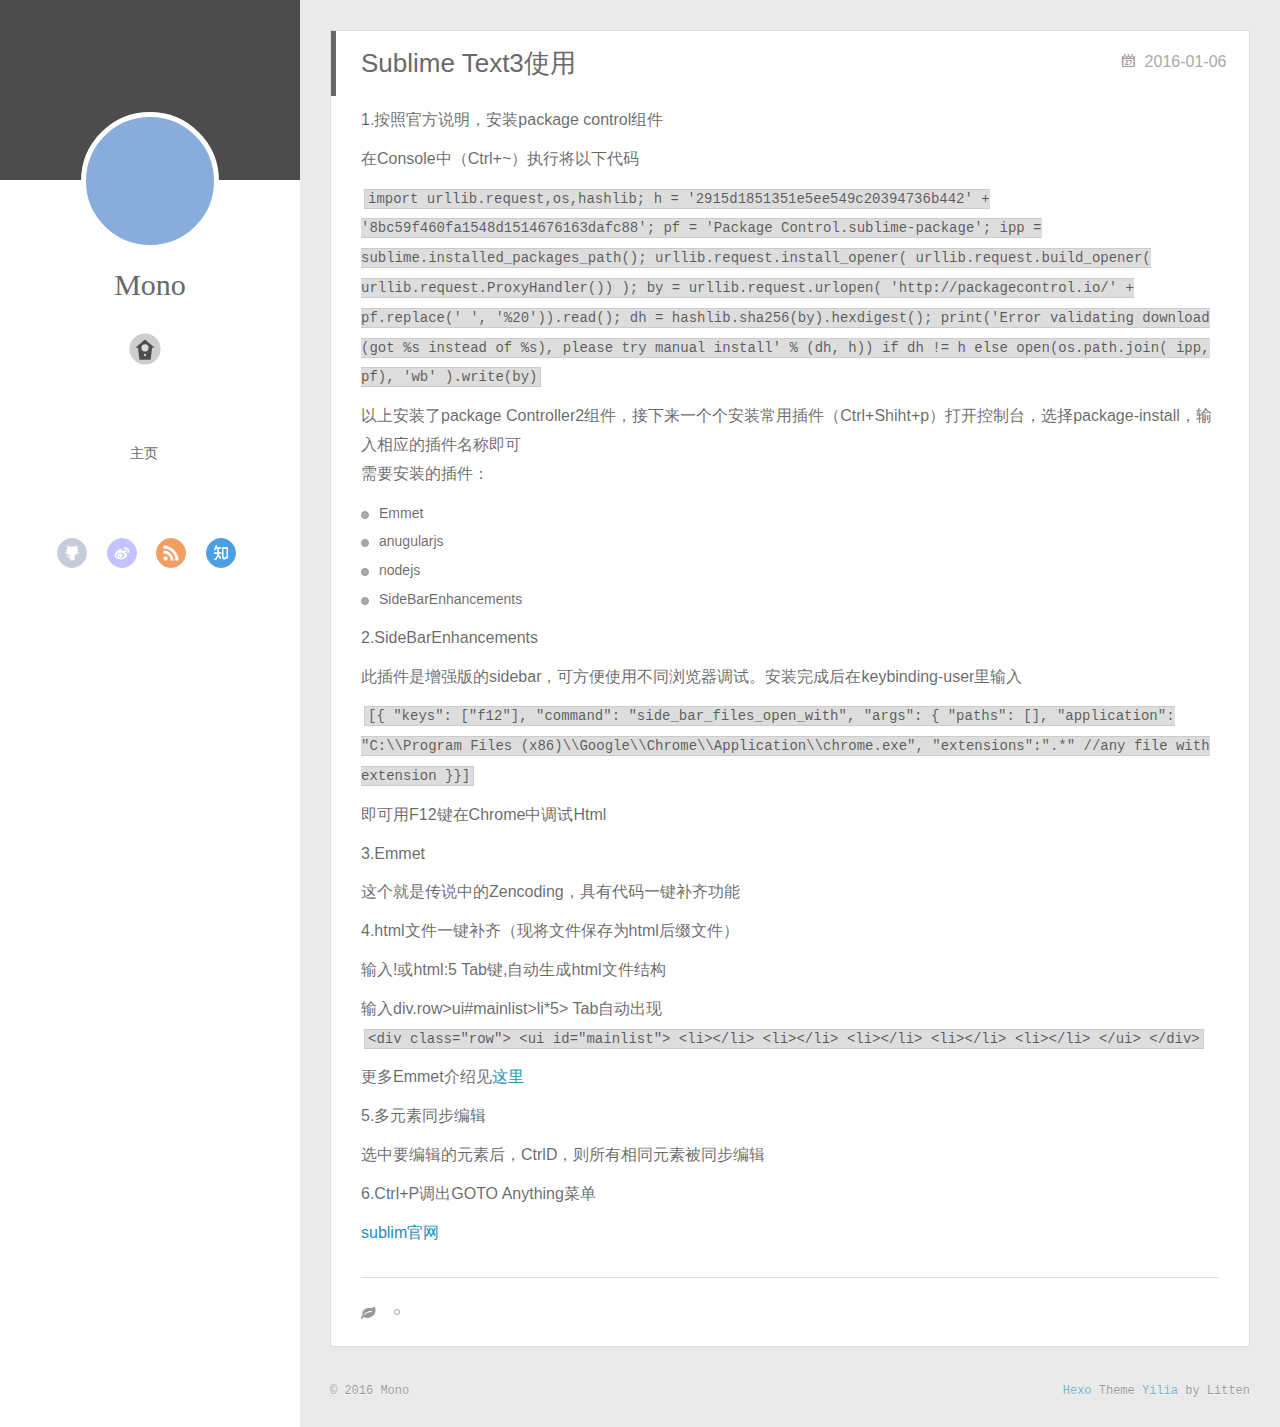
==== commit 775cfb60: "Site updated: 2016-01-06 09:34:06" ====
--- a/index.html
+++ b/index.html
@@ -4,19 +4,19 @@
   <meta charset="utf-8">
   
   <meta http-equiv="X-UA-Compatible" content="IE=edge" >
-  <title>Hexo</title>
+  <title>Mono&#39;s Blog</title>
   <meta name="viewport" content="width=device-width, initial-scale=1, maximum-scale=1">
   <meta name="description">
 <meta property="og:type" content="website">
-<meta property="og:title" content="Hexo">
+<meta property="og:title" content="Mono's Blog">
 <meta property="og:url" content="http://yoursite.com/index.html">
-<meta property="og:site_name" content="Hexo">
+<meta property="og:site_name" content="Mono's Blog">
 <meta property="og:description">
 <meta name="twitter:card" content="summary">
-<meta name="twitter:title" content="Hexo">
+<meta name="twitter:title" content="Mono's Blog">
 <meta name="twitter:description">
   
-    <link rel="alternative" href="/atom.xml" title="Hexo" type="application/atom+xml">
+    <link rel="alternative" href="/atom.xml" title="Mono&#39;s Blog" type="application/atom+xml">
   
   
     <link rel="icon" href="/favicon.png">
@@ -32,12 +32,12 @@
 	<header id="header" class="inner">
 		<a href="/" class="profilepic">
 			
-			<img lazy-src="img/head.jpg" class="js-avatar">
+			<img lazy-src="/img/head_b.jpg" class="js-avatar">
 			
 		</a>
 
 		<hgroup>
-		  <h1 class="header-author"><a href="/">John Doe</a></h1>
+		  <h1 class="header-author"><a href="/">Mono</a></h1>
 		</hgroup>
 
 		
@@ -72,12 +72,12 @@
 					<div class="tips-arrow"></div>
 					<ul class="tips-inner">
 						<li>菜单</li>
-						<li>標籤</li>
+						<li>Тэги</li>
 						
 						<li>友情链接</li>
 						
 						
-						<li>關於</li>
+						<li>О сайте</li>
 						
 					</ul>
 				</div>
@@ -91,8 +91,6 @@
 						<ul>
 						
 							<li><a href="/">主页</a></li>
-				        
-							<li><a href="/archives">所有文章</a></li>
 				        
 						</ul>
 					</nav>
@@ -114,7 +112,7 @@
 				
 				<section class="switch-part switch-part2">
 					<div class="widget tagcloud" id="js-tagcloud">
-						
+						<a href="/tags/Sublime/" style="font-size: 10px;">Sublime</a>
 					</div>
 				</section>
 				
@@ -150,31 +148,36 @@
 		</div>
 	</header>				
 </div>
-
+<script type="text/javascript">
+  (function(w,d,t,u,n,s,e){w['SwiftypeObject']=n;w[n]=w[n]||function(){
+  (w[n].q=w[n].q||[]).push(arguments);};s=d.createElement(t);
+  e=d.getElementsByTagName(t)[0];s.async=1;s.src=u;e.parentNode.insertBefore(s,e);
+  })(window,document,'script','//s.swiftypecdn.com/install/v2/st.js','_st');
+
+  _st('install','A1Pz-LKMXbrzcFg2FWi6','2.0.0');
+</script>
     </div>
     <div class="mid-col">
       <nav id="mobile-nav">
   	<div class="overlay">
   		<div class="slider-trigger"></div>
-  		<h1 class="header-author js-mobile-header hide">John Doe</h1>
+  		<h1 class="header-author js-mobile-header hide">Mono</h1>
   	</div>
 	<div class="intrude-less">
 		<header id="header" class="inner">
 			<div class="profilepic">
 			
-				<img lazy-src="img/head.jpg" class="js-avatar">
+				<img lazy-src="/img/head_b.jpg" class="js-avatar">
 			
 			</div>
 			<hgroup>
-			  <h1 class="header-author">John Doe</h1>
+			  <h1 class="header-author">Mono</h1>
 			</hgroup>
 			
 			<nav class="header-menu">
 				<ul>
 				
 					<li><a href="/">主页</a></li>
-		        
-					<li><a href="/archives">所有文章</a></li>
 		        
 		        <div class="clearfix"></div>
 				</ul>
@@ -198,11 +201,11 @@
 
       <div class="body-wrap">
   
-    <article id="post-hello-world" class="article article-type-post" itemscope itemprop="blogPost">
+    <article id="post-my-first-blog" class="article article-type-post" itemscope itemprop="blogPost">
   
     <div class="article-meta">
-      <a href="/2016/01/05/hello-world/" class="article-date">
-  	<time datetime="2016-01-05T12:12:13.383Z" itemprop="datePublished">2016-01-05</time>
+      <a href="/2016/01/06/my-first-blog/" class="article-date">
+  	<time datetime="2016-01-05T16:26:02.000Z" itemprop="datePublished">2016-01-06</time>
 </a>
     </div>
   
@@ -215,7 +218,7 @@
         
   
     <h1 itemprop="name">
-      <a class="article-title" href="/2016/01/05/hello-world/">Hello World</a>
+      <a class="article-title" href="/2016/01/06/my-first-blog/">Sublime Text3使用</a>
     </h1>
   
 
@@ -224,15 +227,43 @@
     
     <div class="article-entry" itemprop="articleBody">
       
-        <p>Welcome to <a href="http://hexo.io/" target="_blank" rel="external">Hexo</a>! This is your very first post. Check <a href="http://hexo.io/docs/" target="_blank" rel="external">documentation</a> for more info. If you get any problems when using Hexo, you can find the answer in <a href="http://hexo.io/docs/troubleshooting.html" target="_blank" rel="external">troubleshooting</a> or you can ask me on <a href="https://github.com/hexojs/hexo/issues" target="_blank" rel="external">GitHub</a>.</p>
-<h2 id="Quick_Start"><a href="#Quick_Start" class="headerlink" title="Quick Start"></a>Quick Start</h2><h3 id="Create_a_new_post"><a href="#Create_a_new_post" class="headerlink" title="Create a new post"></a>Create a new post</h3><figure class="highlight bash"><table><tr><td class="gutter"><pre><span class="line">1</span><br></pre></td><td class="code"><pre><span class="line">$ hexo new <span class="string">"My New Post"</span></span><br></pre></td></tr></table></figure>
-<p>More info: <a href="http://hexo.io/docs/writing.html" target="_blank" rel="external">Writing</a></p>
-<h3 id="Run_server"><a href="#Run_server" class="headerlink" title="Run server"></a>Run server</h3><figure class="highlight bash"><table><tr><td class="gutter"><pre><span class="line">1</span><br></pre></td><td class="code"><pre><span class="line">$ hexo server</span><br></pre></td></tr></table></figure>
-<p>More info: <a href="http://hexo.io/docs/server.html" target="_blank" rel="external">Server</a></p>
-<h3 id="Generate_static_files"><a href="#Generate_static_files" class="headerlink" title="Generate static files"></a>Generate static files</h3><figure class="highlight bash"><table><tr><td class="gutter"><pre><span class="line">1</span><br></pre></td><td class="code"><pre><span class="line">$ hexo generate</span><br></pre></td></tr></table></figure>
-<p>More info: <a href="http://hexo.io/docs/generating.html" target="_blank" rel="external">Generating</a></p>
-<h3 id="Deploy_to_remote_sites"><a href="#Deploy_to_remote_sites" class="headerlink" title="Deploy to remote sites"></a>Deploy to remote sites</h3><figure class="highlight bash"><table><tr><td class="gutter"><pre><span class="line">1</span><br></pre></td><td class="code"><pre><span class="line">$ hexo deploy</span><br></pre></td></tr></table></figure>
-<p>More info: <a href="http://hexo.io/docs/deployment.html" target="_blank" rel="external">Deployment</a></p>
+        <p>1.按照官方说明，安装package control组件</p>
+<p> 在Console中（Ctrl+~）执行将以下代码</p>
+<p> <code>import urllib.request,os,hashlib; h = &#39;2915d1851351e5ee549c20394736b442&#39; + &#39;8bc59f460fa1548d1514676163dafc88&#39;; pf = &#39;Package Control.sublime-package&#39;; ipp = sublime.installed_packages_path(); urllib.request.install_opener( urllib.request.build_opener( urllib.request.ProxyHandler()) ); by = urllib.request.urlopen( &#39;http://packagecontrol.io/&#39; + pf.replace(&#39; &#39;, &#39;%20&#39;)).read(); dh = hashlib.sha256(by).hexdigest(); print(&#39;Error validating download (got %s instead of %s), please try manual install&#39; % (dh, h)) if dh != h else open(os.path.join( ipp, pf), &#39;wb&#39; ).write(by)</code></p>
+<p>以上安装了package Controller2组件，接下来一个个安装常用插件（Ctrl+Shiht+p）打开控制台，选择package-install，输入相应的插件名称即可<br>需要安装的插件：</p>
+<ul>
+<li>Emmet</li>
+<li>anugularjs</li>
+<li>nodejs</li>
+<li>SideBarEnhancements</li>
+</ul>
+<p>2.SideBarEnhancements</p>
+<p>此插件是增强版的sidebar，可方便使用不同浏览器调试。安装完成后在keybinding-user里输入</p>
+<p><code>[{ &quot;keys&quot;: [&quot;f12&quot;], &quot;command&quot;: &quot;side_bar_files_open_with&quot;,
+            &quot;args&quot;: {
+                &quot;paths&quot;: [],
+                &quot;application&quot;: &quot;C:\\Program Files (x86)\\Google\\Chrome\\Application\\chrome.exe&quot;,
+                &quot;extensions&quot;:&quot;.*&quot; //any file with extension
+            }}]</code></p>
+<p>即可用F12键在Chrome中调试Html</p>
+<p>3.Emmet</p>
+<p>  这个就是传说中的Zencoding，具有代码一键补齐功能</p>
+<p>4.html文件一键补齐（现将文件保存为html后缀文件）</p>
+<p>输入!或html:5 Tab键,自动生成html文件结构</p>
+<p>输入div.row&gt;ui#mainlist&gt;li*5&gt; Tab自动出现<br><code>&lt;div class=&quot;row&quot;&gt;
+    &lt;ui id=&quot;mainlist&quot;&gt;
+        &lt;li&gt;&lt;/li&gt;
+        &lt;li&gt;&lt;/li&gt;
+        &lt;li&gt;&lt;/li&gt;
+        &lt;li&gt;&lt;/li&gt;
+        &lt;li&gt;&lt;/li&gt;
+    &lt;/ui&gt;
+&lt;/div&gt;</code></p>
+<p>更多Emmet介绍见<a href="http://www.iteye.com/news/27580" title="这里" target="_blank" rel="external">这里</a></p>
+<p>5.多元素同步编辑</p>
+<p>选中要编辑的元素后，CtrlD，则所有相同元素被同步编辑</p>
+<p>6.Ctrl+P调出GOTO Anything菜单</p>
+<p><a href="http://www.sublimetext.com/" target="_blank" rel="external">sublim官网</a></p>
 
       
     </div>
@@ -240,6 +271,10 @@
     <div class="article-info article-info-index">
       
       
+	<div class="article-tag tagcloud">
+		<ul class="article-tag-list"><li class="article-tag-list-item"><a class="article-tag-list-link" href="/tags/Sublime/">Sublime</a></li></ul>
+	</div>
+
       
 
       
@@ -265,7 +300,7 @@
   <div class="outer">
     <div id="footer-info">
     	<div class="footer-left">
-    		&copy; 2016 John Doe
+    		&copy; 2016 Mono
     	</div>
       	<div class="footer-right">
       		<a href="http://hexo.io/" target="_blank">Hexo</a>  Theme <a href="https://github.com/litten/hexo-theme-yilia" target="_blank">Yilia</a> by Litten
@@ -276,6 +311,8 @@
     </div>
     
   <link rel="stylesheet" href="/fancybox/jquery.fancybox.css" type="text/css">
+
+
 
 
 <script>
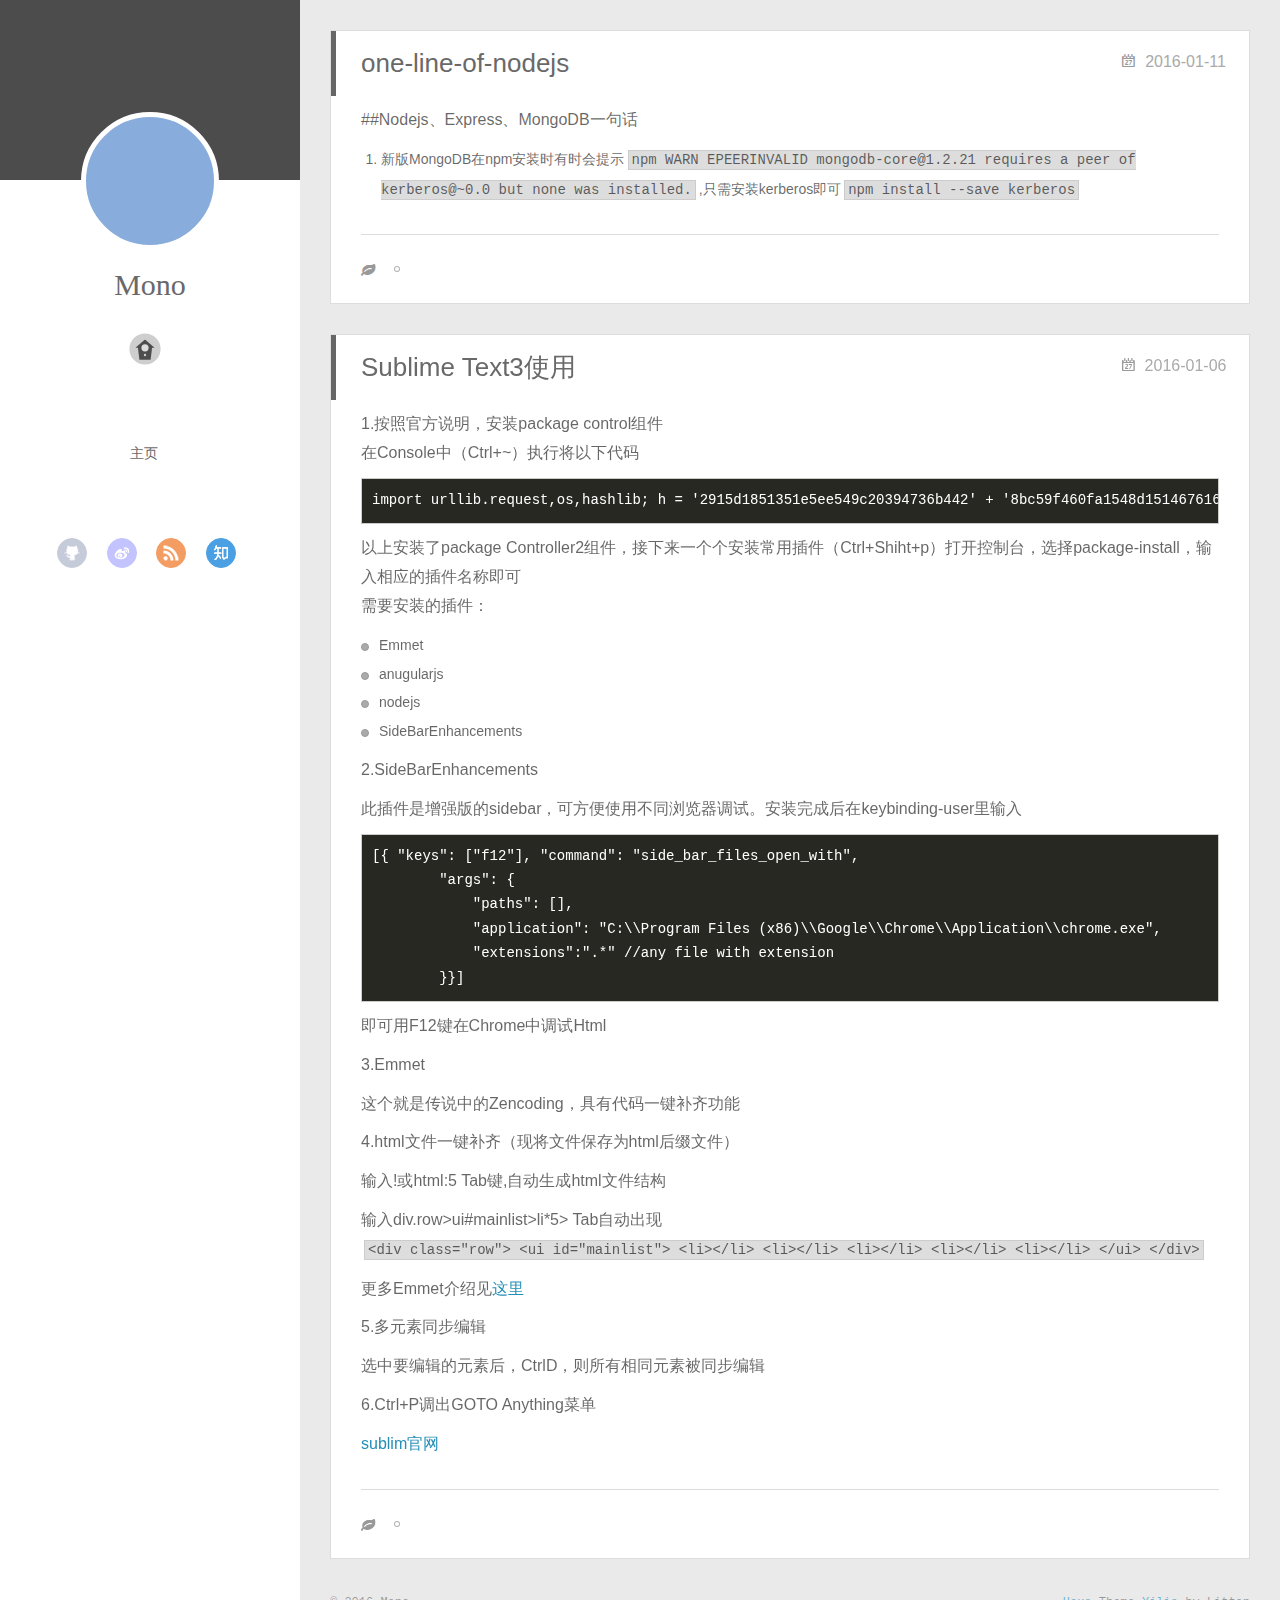
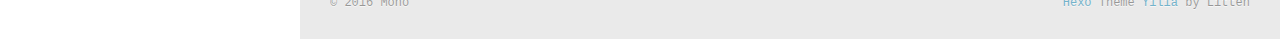
==== commit ac0c80bf: "Site updated: 2016-01-11 23:40:54" ====
--- a/index.html
+++ b/index.html
@@ -72,12 +72,12 @@
 					<div class="tips-arrow"></div>
 					<ul class="tips-inner">
 						<li>菜单</li>
-						<li>Тэги</li>
+						<li>標籤</li>
 						
 						<li>友情链接</li>
 						
 						
-						<li>О сайте</li>
+						<li>關於</li>
 						
 					</ul>
 				</div>
@@ -112,7 +112,7 @@
 				
 				<section class="switch-part switch-part2">
 					<div class="widget tagcloud" id="js-tagcloud">
-						<a href="/tags/Sublime/" style="font-size: 10px;">Sublime</a>
+						<a href="/tags/Sublime/" style="font-size: 10px;">Sublime</a> <a href="/tags/一句话汇总/" style="font-size: 10px;">一句话汇总</a>
 					</div>
 				</section>
 				
@@ -201,6 +201,66 @@
 
       <div class="body-wrap">
   
+    <article id="post-one-line-of-nodejs" class="article article-type-post" itemscope itemprop="blogPost">
+  
+    <div class="article-meta">
+      <a href="/2016/01/11/one-line-of-nodejs/" class="article-date">
+  	<time datetime="2016-01-11T15:30:57.000Z" itemprop="datePublished">2016-01-11</time>
+</a>
+    </div>
+  
+  <div class="article-inner">
+    
+      <input type="hidden" class="isFancy" />
+    
+    
+      <header class="article-header">
+        
+  
+    <h1 itemprop="name">
+      <a class="article-title" href="/2016/01/11/one-line-of-nodejs/">one-line-of-nodejs</a>
+    </h1>
+  
+
+      </header>
+      
+    
+    <div class="article-entry" itemprop="articleBody">
+      
+        <p>##Nodejs、Express、MongoDB一句话</p>
+<ol>
+<li>新版MongoDB在npm安装时有时会提示<code>npm WARN EPEERINVALID mongodb-core@1.2.21 requires a peer of kerberos@~0.0 but none was installed.</code>,只需安装kerberos即可<code>npm install --save kerberos</code></li>
+</ol>
+
+      
+    </div>
+    
+    <div class="article-info article-info-index">
+      
+      
+	<div class="article-tag tagcloud">
+		<ul class="article-tag-list"><li class="article-tag-list-item"><a class="article-tag-list-link" href="/tags/一句话汇总/">一句话汇总</a></li></ul>
+	</div>
+
+      
+
+      
+      <div class="clearfix"></div>
+    </div>
+    
+  </div>
+  
+</article>
+
+
+
+
+
+
+
+
+
+  
     <article id="post-my-first-blog" class="article article-type-post" itemscope itemprop="blogPost">
   
     <div class="article-meta">
@@ -227,10 +287,9 @@
     
     <div class="article-entry" itemprop="articleBody">
       
-        <p>1.按照官方说明，安装package control组件</p>
-<p> 在Console中（Ctrl+~）执行将以下代码</p>
-<p> <code>import urllib.request,os,hashlib; h = &#39;2915d1851351e5ee549c20394736b442&#39; + &#39;8bc59f460fa1548d1514676163dafc88&#39;; pf = &#39;Package Control.sublime-package&#39;; ipp = sublime.installed_packages_path(); urllib.request.install_opener( urllib.request.build_opener( urllib.request.ProxyHandler()) ); by = urllib.request.urlopen( &#39;http://packagecontrol.io/&#39; + pf.replace(&#39; &#39;, &#39;%20&#39;)).read(); dh = hashlib.sha256(by).hexdigest(); print(&#39;Error validating download (got %s instead of %s), please try manual install&#39; % (dh, h)) if dh != h else open(os.path.join( ipp, pf), &#39;wb&#39; ).write(by)</code></p>
-<p>以上安装了package Controller2组件，接下来一个个安装常用插件（Ctrl+Shiht+p）打开控制台，选择package-install，输入相应的插件名称即可<br>需要安装的插件：</p>
+        <p>1.按照官方说明，安装package control组件<br>在Console中（Ctrl+~）执行将以下代码</p>
+<pre><code>import urllib.request,os,hashlib; h = &apos;2915d1851351e5ee549c20394736b442&apos; + &apos;8bc59f460fa1548d1514676163dafc88&apos;; pf = &apos;Package Control.sublime-package&apos;; ipp = sublime.installed_packages_path(); urllib.request.install_opener( urllib.request.build_opener( urllib.request.ProxyHandler()) ); by = urllib.request.urlopen( &apos;http://packagecontrol.io/&apos; + pf.replace(&apos; &apos;, &apos;%20&apos;)).read(); dh = hashlib.sha256(by).hexdigest(); print(&apos;Error validating download (got %s instead of %s), please try manual install&apos; % (dh, h)) if dh != h else open(os.path.join( ipp, pf), &apos;wb&apos; ).write(by)
+</code></pre><p>以上安装了package Controller2组件，接下来一个个安装常用插件（Ctrl+Shiht+p）打开控制台，选择package-install，输入相应的插件名称即可<br>需要安装的插件：</p>
 <ul>
 <li>Emmet</li>
 <li>anugularjs</li>
@@ -239,13 +298,13 @@
 </ul>
 <p>2.SideBarEnhancements</p>
 <p>此插件是增强版的sidebar，可方便使用不同浏览器调试。安装完成后在keybinding-user里输入</p>
-<p><code>[{ &quot;keys&quot;: [&quot;f12&quot;], &quot;command&quot;: &quot;side_bar_files_open_with&quot;,
-            &quot;args&quot;: {
-                &quot;paths&quot;: [],
-                &quot;application&quot;: &quot;C:\\Program Files (x86)\\Google\\Chrome\\Application\\chrome.exe&quot;,
-                &quot;extensions&quot;:&quot;.*&quot; //any file with extension
-            }}]</code></p>
-<p>即可用F12键在Chrome中调试Html</p>
+<pre><code>[{ &quot;keys&quot;: [&quot;f12&quot;], &quot;command&quot;: &quot;side_bar_files_open_with&quot;,
+        &quot;args&quot;: {
+            &quot;paths&quot;: [],
+            &quot;application&quot;: &quot;C:\\Program Files (x86)\\Google\\Chrome\\Application\\chrome.exe&quot;,
+            &quot;extensions&quot;:&quot;.*&quot; //any file with extension
+        }}]
+</code></pre><p>即可用F12键在Chrome中调试Html</p>
 <p>3.Emmet</p>
 <p>  这个就是传说中的Zencoding，具有代码一键补齐功能</p>
 <p>4.html文件一键补齐（现将文件保存为html后缀文件）</p>
